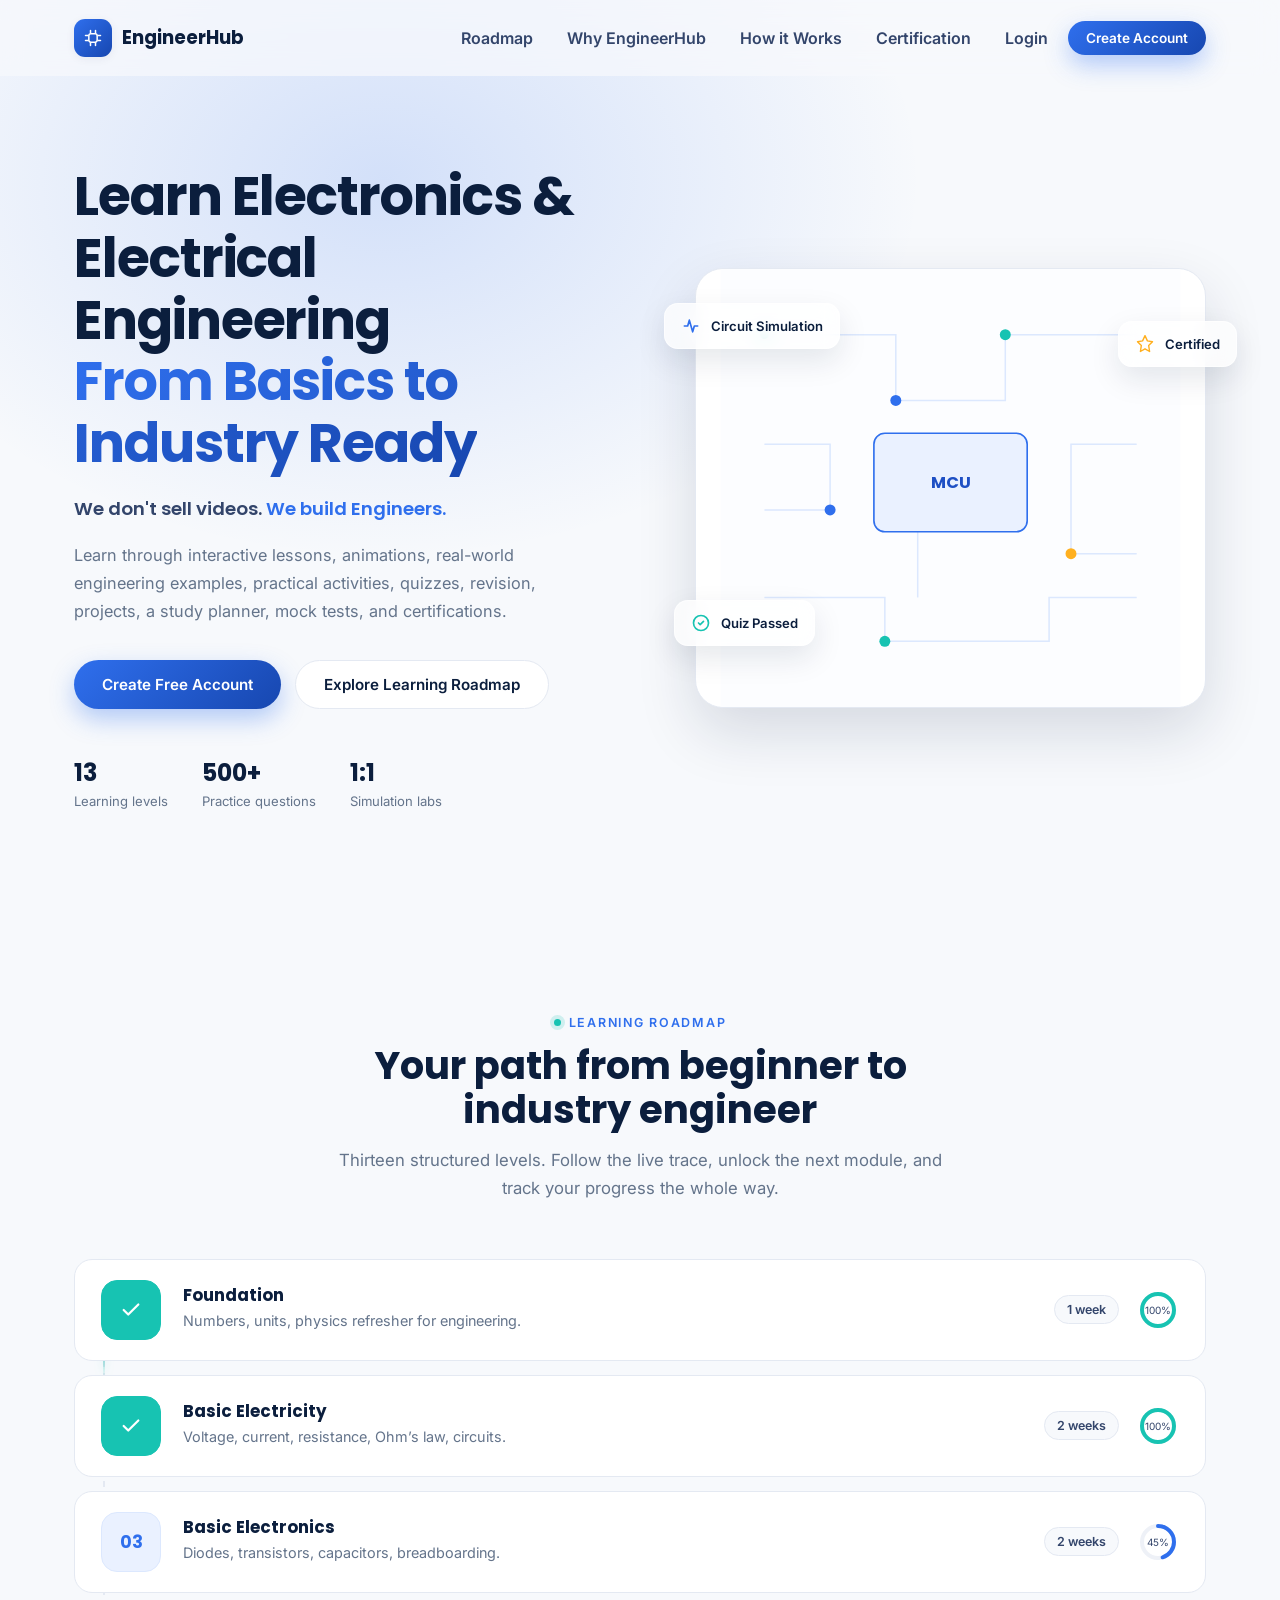
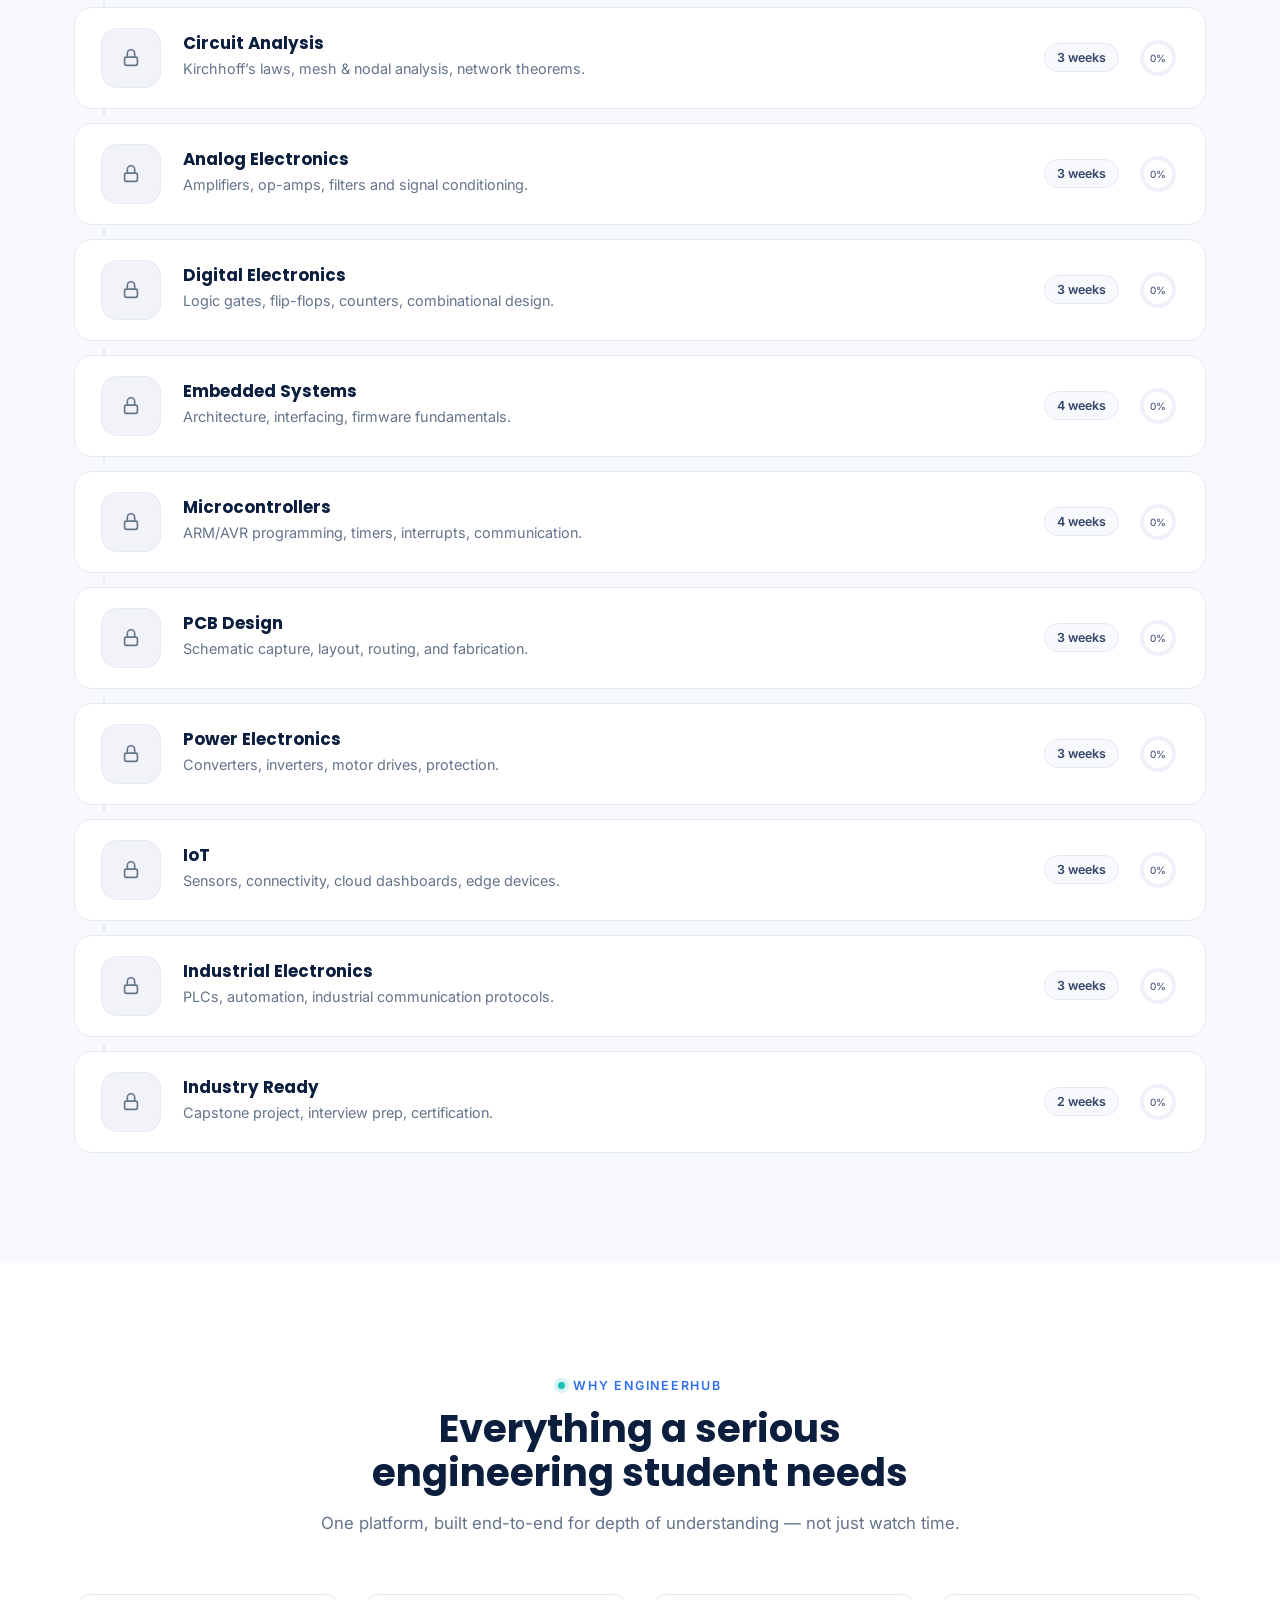
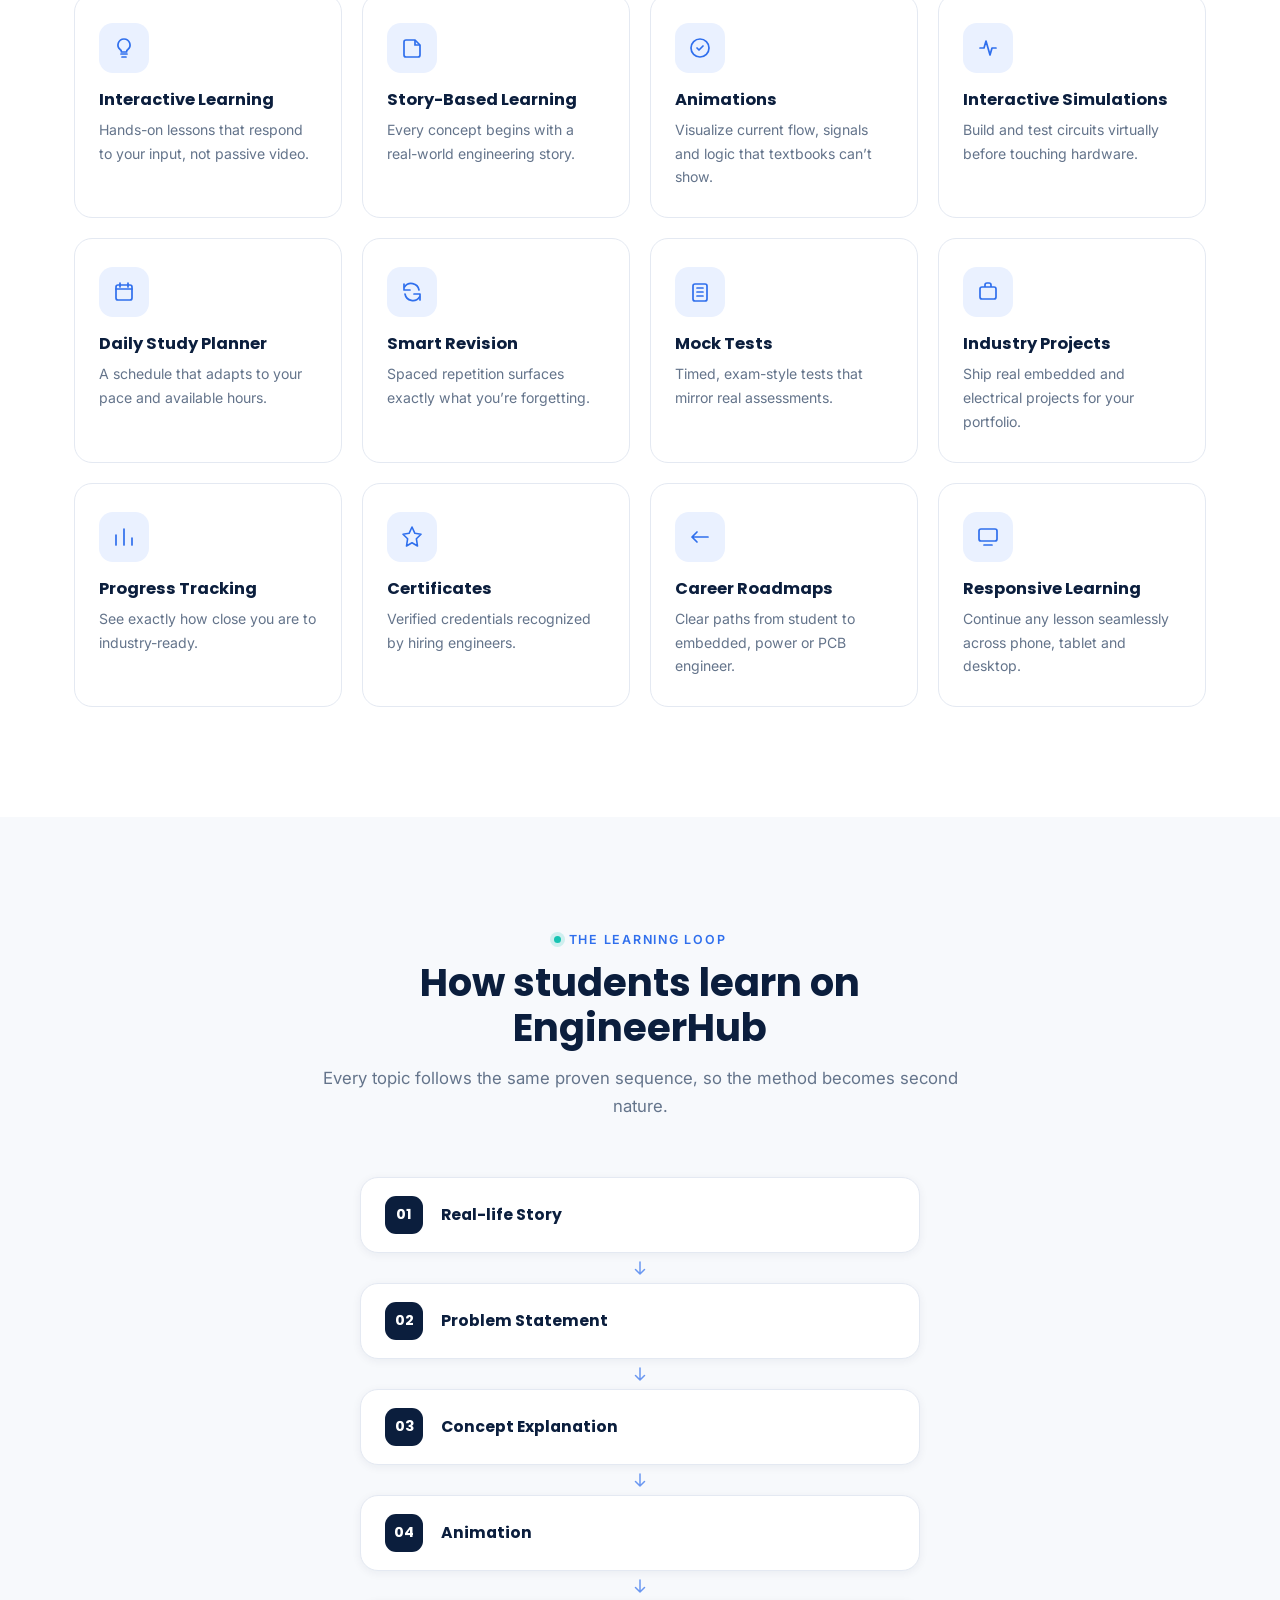
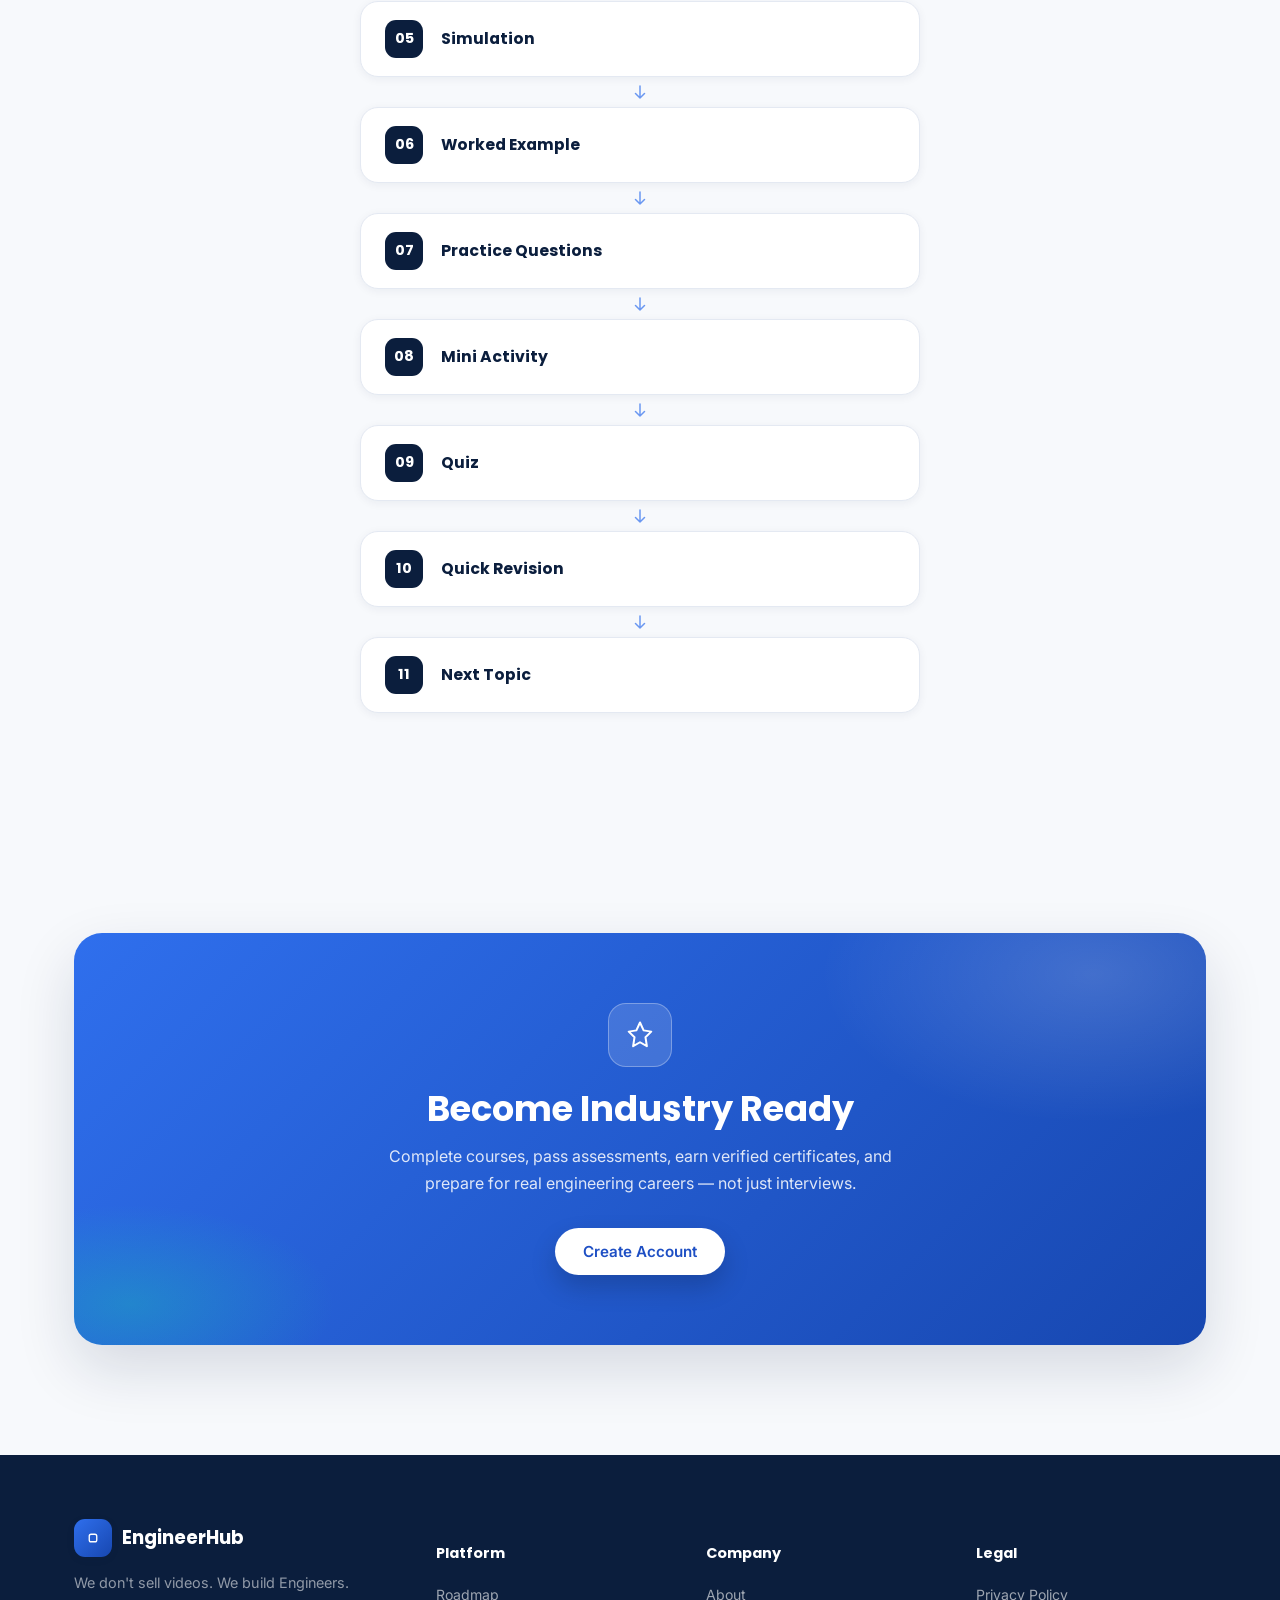
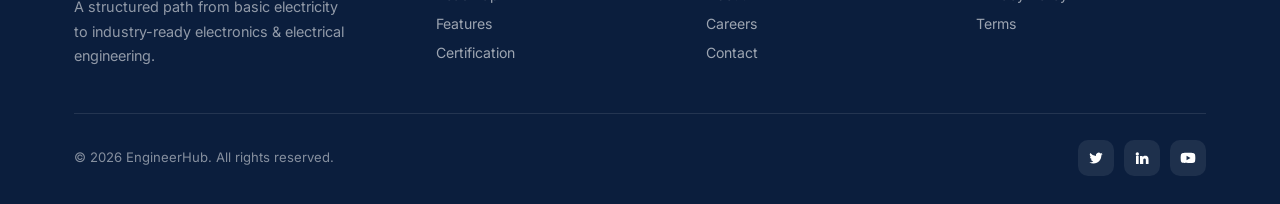
==== index.html @ e61d4117 "Add files via upload" ====
<!DOCTYPE html>
<html lang="en">
<head>
<meta charset="UTF-8">
<meta name="viewport" content="width=device-width, initial-scale=1.0">
<title>EngineerHub — We Build Engineers</title>
<meta name="description" content="Learn Electronics & Electrical Engineering from basics to industry-ready skills through interactive lessons, simulations, projects and mock tests.">

<!-- Fonts -->
<link rel="preconnect" href="https://fonts.googleapis.com">
<link rel="preconnect" href="https://fonts.gstatic.com" crossorigin>
<link href="https://fonts.googleapis.com/css2?family=Poppins:wght@500;600;700;800&family=Inter:wght@400;500;600&display=swap" rel="stylesheet">

<link rel="stylesheet" href="style.css">
</head>
<body>

<!-- =========================== NAVBAR =========================== -->
<header class="navbar" id="navbar">
  <div class="nav-inner">
    <a href="#top" class="brand">
      <span class="brand-mark">
        <svg width="20" height="20" viewBox="0 0 24 24" fill="none"><path d="M9 3v3M15 3v3M9 18v3M15 18v3M3 9h3M3 15h3M18 9h3M18 15h3" stroke="#fff" stroke-width="1.8" stroke-linecap="round"/><rect x="7" y="7" width="10" height="10" rx="2.5" stroke="#fff" stroke-width="1.8"/></svg>
      </span>
      EngineerHub
    </a>

    <button class="nav-toggle" id="navToggle" aria-label="Toggle menu" aria-expanded="false">
      <span></span><span></span><span></span>
    </button>

    <nav class="nav-links" id="navLinks">
      <a href="#roadmap" class="btn-ghost">Roadmap</a>
      <a href="#features" class="btn-ghost">Why EngineerHub</a>
      <a href="#how" class="btn-ghost">How it Works</a>
      <a href="#certification" class="btn-ghost">Certification</a>
      <a href="register.html" class="btn-ghost">Login</a>
      <a href="register.html" class="btn btn-primary btn-sm">Create Account</a>
    </nav>
  </div>
</header>

<main id="top">

  <!-- =========================== HERO =========================== -->
  <section class="hero">
    <div class="container hero-inner">
      <div class="hero-text">
        <h1>Learn Electronics &amp; Electrical Engineering<br><span class="accent">From Basics to Industry Ready</span></h1>
        <p class="hero-tagline">We don't sell videos. <span>We build Engineers.</span></p>
        <p class="hero-desc">Learn through interactive lessons, animations, real-world engineering examples, practical activities, quizzes, revision, projects, a study planner, mock tests, and certifications.</p>
        <div class="hero-actions">
          <a href="register.html" class="btn btn-primary">Create Free Account</a>
          <a href="#roadmap" class="btn btn-secondary">Explore Learning Roadmap</a>
        </div>
        <div class="hero-stats">
          <div class="hero-stat"><b>13</b><span>Learning levels</span></div>
          <div class="hero-stat"><b>500+</b><span>Practice questions</span></div>
          <div class="hero-stat"><b>1:1</b><span>Simulation labs</span></div>
        </div>
      </div>

      <div class="hero-art">
        <div class="pcb-card">
          <svg viewBox="0 0 420 400" fill="none" xmlns="http://www.w3.org/2000/svg">
            <rect width="420" height="400" fill="#FCFDFF"/>
            <g stroke="#DCE8FE" stroke-width="1.4">
              <path d="M40 60H160V120H260V60H380"/>
              <path d="M40 160H100V220H40"/>
              <path d="M380 160H320V260H380"/>
              <path d="M40 300H150V340H300V300H380"/>
              <path d="M180 160V300"/>
            </g>
            <g>
              <circle cx="160" cy="120" r="5" fill="#2F6FED"/>
              <circle cx="260" cy="60" r="5" fill="#17C3B2"/>
              <circle cx="100" cy="220" r="5" fill="#2F6FED"/>
              <circle cx="320" cy="260" r="5" fill="#FFB020"/>
              <circle cx="150" cy="340" r="5" fill="#17C3B2"/>
            </g>
            <rect x="140" y="150" width="140" height="90" rx="10" fill="#EAF1FF" stroke="#2F6FED" stroke-width="1.5"/>
            <text x="210" y="200" text-anchor="middle" font-family="Poppins, sans-serif" font-weight="700" font-size="15" fill="#1E4FC4">MCU</text>
            <circle class="pulse-dot" cx="40" cy="60" r="4" fill="#17C3B2"/>
          </svg>
        </div>
        <div class="float-chip chip-1">
          <svg viewBox="0 0 24 24" fill="none"><path d="M4 12h4l2-7 4 14 2-7h4" stroke="#2F6FED" stroke-width="2" stroke-linecap="round" stroke-linejoin="round"/></svg>
          Circuit Simulation
        </div>
        <div class="float-chip chip-2">
          <svg viewBox="0 0 24 24" fill="none"><path d="M9 12l2 2 4-4" stroke="#17C3B2" stroke-width="2" stroke-linecap="round" stroke-linejoin="round"/><circle cx="12" cy="12" r="9" stroke="#17C3B2" stroke-width="2"/></svg>
          Quiz Passed
        </div>
        <div class="float-chip chip-3">
          <svg viewBox="0 0 24 24" fill="none"><path d="M12 2l2.9 6.3L21 9.3l-4.6 4.5L17.5 21 12 17.8 6.5 21l1.1-7.2L3 9.3l6.1-1z" stroke="#FFB020" stroke-width="1.7" stroke-linejoin="round"/></svg>
          Certified
        </div>
      </div>
    </div>
  </section>

  <!-- =========================== ROADMAP =========================== -->
  <section class="section" id="roadmap">
    <div class="container">
      <div class="section-head reveal">
        <span class="eyebrow">Learning Roadmap</span>
        <h2>Your path from beginner to industry engineer</h2>
        <p>Thirteen structured levels. Follow the live trace, unlock the next module, and track your progress the whole way.</p>
      </div>

      <div class="roadmap-track reveal">
        <div class="roadmap-line"></div>
        <div class="roadmap-line-glow"></div>
        <ul class="roadmap-list" id="roadmapList"></ul>
      </div>
    </div>
  </section>

  <!-- =========================== FEATURES =========================== -->
  <section class="section" id="features" style="background:var(--surface)">
    <div class="container">
      <div class="section-head reveal">
        <span class="eyebrow">Why EngineerHub</span>
        <h2>Everything a serious engineering student needs</h2>
        <p>One platform, built end-to-end for depth of understanding — not just watch time.</p>
      </div>
      <div class="feature-grid" id="featureGrid"></div>
    </div>
  </section>

  <!-- =========================== HOW STUDENTS LEARN =========================== -->
  <section class="section" id="how">
    <div class="container">
      <div class="section-head reveal">
        <span class="eyebrow">The Learning Loop</span>
        <h2>How students learn on EngineerHub</h2>
        <p>Every topic follows the same proven sequence, so the method becomes second nature.</p>
      </div>
      <div class="flow" id="flowList"></div>
    </div>
  </section>

  <!-- =========================== CERTIFICATION =========================== -->
  <section class="section" id="certification">
    <div class="container">
      <div class="cert-card reveal">
        <div class="cert-inner">
          <div class="cert-badge">
            <svg viewBox="0 0 24 24" fill="none"><path d="M12 2l2.9 6.3L21 9.3l-4.6 4.5L17.5 21 12 17.8 6.5 21l1.1-7.2L3 9.3l6.1-1z" stroke="currentColor" stroke-width="1.6" stroke-linejoin="round"/></svg>
          </div>
          <h2>Become Industry Ready</h2>
          <p>Complete courses, pass assessments, earn verified certificates, and prepare for real engineering careers — not just interviews.</p>
          <a href="register.html" class="btn btn-primary">Create Account</a>
        </div>
      </div>
    </div>
  </section>

</main>

<!-- =========================== FOOTER =========================== -->
<footer>
  <div class="container">
    <div class="footer-top">
      <div class="footer-brand">
        <div class="brand">
          <span class="brand-mark">
            <svg width="18" height="18" viewBox="0 0 24 24" fill="none"><rect x="7" y="7" width="10" height="10" rx="2.5" stroke="#fff" stroke-width="1.8"/></svg>
          </span>
          EngineerHub
        </div>
        <p>We don't sell videos. We build Engineers. A structured path from basic electricity to industry-ready electronics &amp; electrical engineering.</p>
      </div>
      <div class="footer-col">
        <h5>Platform</h5>
        <a href="#roadmap">Roadmap</a>
        <a href="#features">Features</a>
        <a href="#certification">Certification</a>
      </div>
      <div class="footer-col">
        <h5>Company</h5>
        <a href="#">About</a>
        <a href="#">Careers</a>
        <a href="#">Contact</a>
      </div>
      <div class="footer-col">
        <h5>Legal</h5>
        <a href="#">Privacy Policy</a>
        <a href="#">Terms</a>
      </div>
    </div>
    <div class="footer-bottom">
      <p>© 2026 EngineerHub. All rights reserved.</p>
      <div class="social-icons">
        <a href="#" aria-label="Twitter"><svg viewBox="0 0 24 24" fill="currentColor"><path d="M22 5.9c-.7.3-1.5.6-2.3.7.8-.5 1.5-1.3 1.8-2.3-.8.5-1.7.8-2.6 1a4.1 4.1 0 0 0-7 3.7A11.6 11.6 0 0 1 3.4 4.6a4.1 4.1 0 0 0 1.3 5.5c-.7 0-1.3-.2-1.9-.5v.1a4.1 4.1 0 0 0 3.3 4 4.2 4.2 0 0 1-1.9.1 4.1 4.1 0 0 0 3.8 2.9A8.3 8.3 0 0 1 2 18.4a11.6 11.6 0 0 0 6.3 1.9c7.5 0 11.7-6.3 11.7-11.7v-.5c.8-.6 1.5-1.3 2-2.2z"/></svg></a>
        <a href="#" aria-label="LinkedIn"><svg viewBox="0 0 24 24" fill="currentColor"><path d="M4.98 3.5a2.5 2.5 0 1 1 0 5 2.5 2.5 0 0 1 0-5zM3 9h4v12H3zM9 9h3.8v1.7h.1c.5-1 1.9-2 3.9-2 4.2 0 5 2.7 5 6.3V21h-4v-5.4c0-1.3 0-3-1.8-3s-2.1 1.4-2.1 2.9V21H9z"/></svg></a>
        <a href="#" aria-label="YouTube"><svg viewBox="0 0 24 24" fill="currentColor"><path d="M23 12s0-3.6-.5-5.2c-.2-1-1-1.7-2-2C18.9 4.3 12 4.3 12 4.3s-6.9 0-8.5.5c-1 .3-1.8 1-2 2C1 8.4 1 12 1 12s0 3.6.5 5.2c.2 1 1 1.7 2 2 1.6.5 8.5.5 8.5.5s6.9 0 8.5-.5c1-.3 1.8-1 2-2 .5-1.6.5-5.2.5-5.2zM9.8 15.5V8.5l6 3.5z"/></svg></a>
      </div>
    </div>
  </div>
</footer>

<script src="script.js"></script>
</body>
</html>
---- style.css ----
/* =========================================================
   ENGINEERHUB — style.css
   Design tokens: circuit-board palette, Poppins/Inter type,
   signature "live trace" motif running through the roadmap.
   ========================================================= */

:root{
  /* Colors */
  --bg:            #F7F9FC;
  --surface:       #FFFFFF;
  --ink:           #0B1E3D;
  --ink-soft:      #33456B;
  --slate:         #64748B;
  --border:        #E4E9F2;

  --primary:       #2F6FED;
  --primary-dark:  #1E4FC4;
  --primary-light: #EAF1FF;
  --teal:          #17C3B2;
  --amber:         #FFB020;

  --grad-primary:  linear-gradient(135deg, #2F6FED 0%, #1747B0 100%);
  --grad-glow:     radial-gradient(60% 60% at 30% 20%, rgba(47,111,237,.18), transparent 70%);

  /* Type */
  --font-display: 'Poppins', 'Inter', sans-serif;
  --font-body:    'Inter', 'Poppins', sans-serif;

  /* Shape / shadow */
  --radius-sm: 10px;
  --radius-md: 18px;
  --radius-lg: 28px;
  --shadow-sm: 0 2px 10px rgba(11,30,61,.06);
  --shadow-md: 0 12px 30px rgba(11,30,61,.10);
  --shadow-lg: 0 24px 60px rgba(11,30,61,.14);

  --nav-h: 76px;
}

*,*::before,*::after{ box-sizing:border-box; }
html{ scroll-behavior:smooth; }
body{
  margin:0;
  font-family:var(--font-body);
  color:var(--ink);
  background:var(--bg);
  -webkit-font-smoothing:antialiased;
}
h1,h2,h3,h4{
  font-family:var(--font-display);
  margin:0;
  color:var(--ink);
  line-height:1.15;
}
p{ margin:0; color:var(--slate); line-height:1.7; }
a{ text-decoration:none; color:inherit; }
ul{ list-style:none; margin:0; padding:0; }
img,svg{ display:block; max-width:100%; }
button{ font-family:inherit; cursor:pointer; border:none; }

.container{
  width:100%;
  max-width:1180px;
  margin:0 auto;
  padding:0 24px;
}
.section{ padding:110px 0; }
.section-head{ max-width:640px; margin:0 auto 56px; text-align:center; }
.eyebrow{
  display:inline-flex; align-items:center; gap:8px;
  font-size:.78rem; font-weight:600; letter-spacing:.14em; text-transform:uppercase;
  color:var(--primary); margin-bottom:14px;
}
.eyebrow::before{
  content:""; width:7px; height:7px; border-radius:50%;
  background:var(--teal); box-shadow:0 0 0 4px rgba(23,195,178,.18);
}
.section-head h2{ font-size:clamp(1.8rem,3vw,2.5rem); margin-bottom:14px; }
.section-head p{ font-size:1.05rem; }

/* Buttons */
.btn{
  display:inline-flex; align-items:center; justify-content:center; gap:8px;
  padding:14px 28px; border-radius:999px; font-weight:600; font-size:.95rem;
  transition:transform .25s ease, box-shadow .25s ease, background .25s ease;
  white-space:nowrap;
}
.btn-primary{
  background:var(--grad-primary); color:#fff; box-shadow:0 10px 24px rgba(47,111,237,.35);
}
.btn-primary:hover{ transform:translateY(-2px); box-shadow:0 16px 32px rgba(47,111,237,.42); }
.btn-secondary{
  background:var(--surface); color:var(--ink); border:1.5px solid var(--border);
}
.btn-secondary:hover{ border-color:var(--primary); color:var(--primary); transform:translateY(-2px); }
.btn-ghost{ color:var(--ink-soft); font-weight:600; padding:10px 14px; }
.btn-ghost:hover{ color:var(--primary); }
.btn-sm{ padding:9px 18px; font-size:.85rem; }

/* =========================== NAV =========================== */
.navbar{
  position:fixed; top:0; left:0; right:0; z-index:1000;
  height:var(--nav-h);
  display:flex; align-items:center;
  background:rgba(247,249,252,.72);
  backdrop-filter:blur(14px); -webkit-backdrop-filter:blur(14px);
  border-bottom:1px solid transparent;
  transition:border-color .3s ease, box-shadow .3s ease, background .3s ease;
}
.navbar.scrolled{
  border-bottom-color:var(--border);
  box-shadow:0 6px 24px rgba(11,30,61,.05);
  background:rgba(255,255,255,.85);
}
.nav-inner{
  width:100%; max-width:1180px; margin:0 auto; padding:0 24px;
  display:flex; align-items:center; justify-content:space-between;
}
.brand{ display:flex; align-items:center; gap:10px; font-family:var(--font-display); font-weight:700; font-size:1.15rem; }
.brand-mark{
  width:38px; height:38px; border-radius:11px; background:var(--grad-primary);
  display:flex; align-items:center; justify-content:center; box-shadow:var(--shadow-sm);
}
.nav-links{ display:flex; align-items:center; gap:6px; }
.nav-cta{ display:flex; align-items:center; gap:10px; }
.nav-toggle{ display:none; }

/* =========================== HERO =========================== */
.hero{
  position:relative;
  padding:calc(var(--nav-h) + 90px) 0 90px;
  overflow:hidden;
  background:
    var(--grad-glow),
    var(--bg);
}
.hero-inner{
  display:grid; grid-template-columns:1.05fr .95fr; gap:56px; align-items:center;
}
.hero-text h1{ font-size:clamp(2.2rem,4.2vw,3.4rem); letter-spacing:-.02em; }
.hero-text h1 .accent{
  background:var(--grad-primary); -webkit-background-clip:text; background-clip:text; color:transparent;
}
.hero-tagline{
  margin-top:18px; font-family:var(--font-display); font-weight:600; font-size:1.15rem;
  color:var(--ink-soft);
}
.hero-tagline span{ color:var(--primary); }
.hero-desc{ margin-top:18px; font-size:1.02rem; max-width:520px; }
.hero-actions{ display:flex; gap:14px; margin-top:34px; flex-wrap:wrap; }
.hero-stats{ display:flex; gap:34px; margin-top:46px; }
.hero-stat b{ display:block; font-family:var(--font-display); font-size:1.5rem; color:var(--ink); }
.hero-stat span{ font-size:.82rem; color:var(--slate); }

/* Hero illustration: layered PCB-style card */
.hero-art{ position:relative; height:440px; }
.pcb-card{
  position:absolute; inset:0;
  background:var(--surface);
  border-radius:var(--radius-lg);
  box-shadow:var(--shadow-lg);
  border:1px solid var(--border);
  overflow:hidden;
}
.pcb-card svg{ width:100%; height:100%; }
.float-chip{
  position:absolute; padding:12px 16px; border-radius:14px;
  background:rgba(255,255,255,.75); backdrop-filter:blur(10px);
  box-shadow:var(--shadow-md); border:1px solid rgba(255,255,255,.6);
  display:flex; align-items:center; gap:10px; font-size:.82rem; font-weight:600;
  animation:floaty 5s ease-in-out infinite;
}
.float-chip svg{ width:20px; height:20px; }
.chip-1{ top:8%; left:-6%; animation-delay:0s; }
.chip-2{ bottom:14%; left:-4%; animation-delay:1.2s; }
.chip-3{ top:12%; right:-6%; animation-delay:.6s; }
@keyframes floaty{ 0%,100%{ transform:translateY(0);} 50%{ transform:translateY(-10px);} }

/* =========================== ROADMAP =========================== */
.roadmap-track{ position:relative; }
.roadmap-line{
  position:absolute; left:29px; top:6px; bottom:6px; width:2px;
  background:repeating-linear-gradient(180deg, var(--border) 0 6px, transparent 6px 12px);
}
.roadmap-line-glow{
  position:absolute; left:29px; top:0; width:2px; height:120px;
  background:linear-gradient(180deg, transparent, var(--teal), transparent);
  animation:tracepulse 3.4s linear infinite;
  filter:drop-shadow(0 0 4px rgba(23,195,178,.7));
}
@keyframes tracepulse{
  0%{ top:-120px; }
  100%{ top:100%; }
}
.roadmap-list{ display:flex; flex-direction:column; gap:14px; position:relative; }
.roadmap-item{
  display:flex; align-items:center; gap:22px;
  background:var(--surface); border:1px solid var(--border);
  border-radius:var(--radius-md); padding:20px 26px;
  transition:transform .25s ease, box-shadow .25s ease, border-color .25s ease;
  cursor:pointer;
}
.roadmap-item:hover{ transform:translateX(6px); box-shadow:var(--shadow-md); border-color:#D7E3FB; }
.node{
  flex:none; width:60px; height:60px; border-radius:16px;
  background:var(--primary-light); color:var(--primary);
  display:flex; align-items:center; justify-content:center;
  font-family:var(--font-display); font-weight:700; font-size:1.05rem;
  border:1px solid #DCE8FE; position:relative; z-index:2;
}
.roadmap-item.is-done .node{ background:var(--teal); color:#fff; border-color:var(--teal); }
.roadmap-item.is-locked .node{ background:#F1F3F8; color:var(--slate); border-color:var(--border); }
.node svg{ width:22px; height:22px; }
.roadmap-body{ flex:1; min-width:0; }
.roadmap-body h4{ font-size:1.05rem; }
.roadmap-body p{ font-size:.9rem; margin-top:4px; }
.roadmap-meta{ flex:none; display:flex; align-items:center; gap:18px; }
.duration-pill{
  font-size:.78rem; font-weight:600; color:var(--ink-soft);
  background:var(--bg); border:1px solid var(--border); padding:6px 12px; border-radius:999px;
}
.progress-ring{ flex:none; }
.roadmap-item.is-locked{ opacity:.65; cursor:not-allowed; }
.roadmap-item.is-locked:hover{ transform:none; box-shadow:none; }

/* =========================== FEATURE CARDS =========================== */
.feature-grid{
  display:grid; grid-template-columns:repeat(4,1fr); gap:20px;
}
.feature-card{
  background:var(--surface); border:1px solid var(--border); border-radius:var(--radius-md);
  padding:28px 24px; transition:transform .25s ease, box-shadow .25s ease, border-color .25s ease;
}
.feature-card:hover{ transform:translateY(-6px); box-shadow:var(--shadow-md); border-color:#D7E3FB; }
.feature-icon{
  width:50px; height:50px; border-radius:14px; background:var(--primary-light);
  display:flex; align-items:center; justify-content:center; margin-bottom:18px;
  color:var(--primary); transition:background .25s ease, color .25s ease, transform .25s ease;
}
.feature-card:hover .feature-icon{ background:var(--grad-primary); color:#fff; transform:rotate(-6deg) scale(1.05); }
.feature-icon svg{ width:24px; height:24px; }
.feature-card h4{ font-size:1.02rem; margin-bottom:8px; }
.feature-card p{ font-size:.88rem; }

/* =========================== HOW STUDENTS LEARN =========================== */
.flow{ display:flex; flex-direction:column; align-items:center; gap:0; }
.flow-step{
  width:100%; max-width:560px;
  background:var(--surface); border:1px solid var(--border); border-radius:var(--radius-md);
  padding:18px 24px; display:flex; align-items:center; gap:18px;
  box-shadow:var(--shadow-sm);
}
.flow-num{
  flex:none; width:38px; height:38px; border-radius:11px;
  background:var(--ink); color:#fff; font-family:var(--font-display); font-weight:700;
  display:flex; align-items:center; justify-content:center; font-size:.9rem;
}
.flow-step h4{ font-size:.98rem; }
.flow-arrow{ padding:6px 0; color:var(--primary); opacity:.7; }
.flow-arrow svg{ width:18px; height:18px; }

/* =========================== CERTIFICATION =========================== */
.cert-card{
  position:relative; overflow:hidden;
  background:var(--grad-primary); border-radius:var(--radius-lg);
  padding:70px 60px; text-align:center; color:#fff;
  box-shadow:var(--shadow-lg);
}
.cert-card::before{
  content:""; position:absolute; inset:0;
  background:
    radial-gradient(40% 60% at 90% 10%, rgba(255,255,255,.16), transparent 60%),
    radial-gradient(30% 40% at 5% 90%, rgba(23,195,178,.35), transparent 60%);
}
.cert-inner{ position:relative; z-index:1; max-width:560px; margin:0 auto; }
.cert-badge{
  width:64px; height:64px; margin:0 auto 22px; border-radius:18px;
  background:rgba(255,255,255,.14); border:1px solid rgba(255,255,255,.3);
  display:flex; align-items:center; justify-content:center;
}
.cert-badge svg{ width:30px; height:30px; color:#fff; }
.cert-card h2{ color:#fff; font-size:clamp(1.6rem,3vw,2.2rem); }
.cert-card p{ color:rgba(255,255,255,.85); margin-top:14px; font-size:1rem; }
.cert-card .btn-primary{ margin-top:30px; background:#fff; color:var(--primary-dark); box-shadow:0 12px 26px rgba(0,0,0,.18); }
.cert-card .btn-primary:hover{ background:#fff; }

/* =========================== FOOTER =========================== */
footer{ background:var(--ink); color:rgba(255,255,255,.7); padding:64px 0 28px; }
.footer-top{
  display:grid; grid-template-columns:1.4fr 1fr 1fr 1fr; gap:40px; padding-bottom:44px;
  border-bottom:1px solid rgba(255,255,255,.1);
}
.footer-brand .brand{ color:#fff; }
.footer-brand p{ color:rgba(255,255,255,.55); margin-top:14px; max-width:280px; font-size:.9rem; }
.footer-col h5{ color:#fff; font-family:var(--font-display); font-size:.9rem; margin-bottom:16px; }
.footer-col a{ display:block; color:rgba(255,255,255,.6); font-size:.88rem; padding:6px 0; transition:color .2s ease; }
.footer-col a:hover{ color:var(--teal); }
.footer-bottom{
  display:flex; align-items:center; justify-content:space-between; padding-top:26px; flex-wrap:wrap; gap:14px;
}
.footer-bottom p{ color:rgba(255,255,255,.5); font-size:.82rem; }
.social-icons{ display:flex; gap:10px; }
.social-icons a{
  width:36px; height:36px; border-radius:10px; background:rgba(255,255,255,.08);
  display:flex; align-items:center; justify-content:center; transition:background .2s ease, transform .2s ease;
}
.social-icons a:hover{ background:var(--primary); transform:translateY(-3px); }
.social-icons svg{ width:16px; height:16px; color:#fff; }

/* =========================== REVEAL ANIMATION =========================== */
.reveal{ opacity:0; transform:translateY(24px); transition:opacity .7s ease, transform .7s ease; }
.reveal.is-visible{ opacity:1; transform:translateY(0); }

/* =========================== RESPONSIVE =========================== */
@media (max-width:1080px){
  .feature-grid{ grid-template-columns:repeat(2,1fr); }
  .footer-top{ grid-template-columns:1fr 1fr; }
}
@media (max-width:900px){
  .hero-inner{ grid-template-columns:1fr; }
  .hero-art{ height:320px; order:-1; }
  .hero-stats{ flex-wrap:wrap; row-gap:16px; }
}
@media (max-width:760px){
  .section{ padding:76px 0; }
  .nav-links{
    position:fixed; top:var(--nav-h); left:0; right:0; bottom:0;
    background:#fff; flex-direction:column; align-items:flex-start; gap:4px;
    padding:20px 24px; transform:translateX(100%); transition:transform .3s ease;
  }
  .nav-links.open{ transform:translateX(0); }
  .nav-links a{ width:100%; padding:12px 0; border-bottom:1px solid var(--border); }
  .nav-toggle{
    display:flex; flex-direction:column; gap:5px; width:26px; background:none; padding:6px;
  }
  .nav-toggle span{ height:2px; background:var(--ink); border-radius:2px; }
  .feature-grid{ grid-template-columns:1fr; }
  .footer-top{ grid-template-columns:1fr; gap:30px; }
  .roadmap-item{ flex-wrap:wrap; }
  .roadmap-meta{ width:100%; justify-content:space-between; margin-top:10px; }
  .cert-card{ padding:50px 26px; }
}

@media (prefers-reduced-motion: reduce){
  *{ animation-duration:.001ms !important; animation-iteration-count:1 !important; transition-duration:.001ms !important; scroll-behavior:auto !important; }
}

/* Focus visibility for accessibility */
a:focus-visible, button:focus-visible, input:focus-visible, select:focus-visible{
  outline:2px solid var(--primary); outline-offset:2px;
}
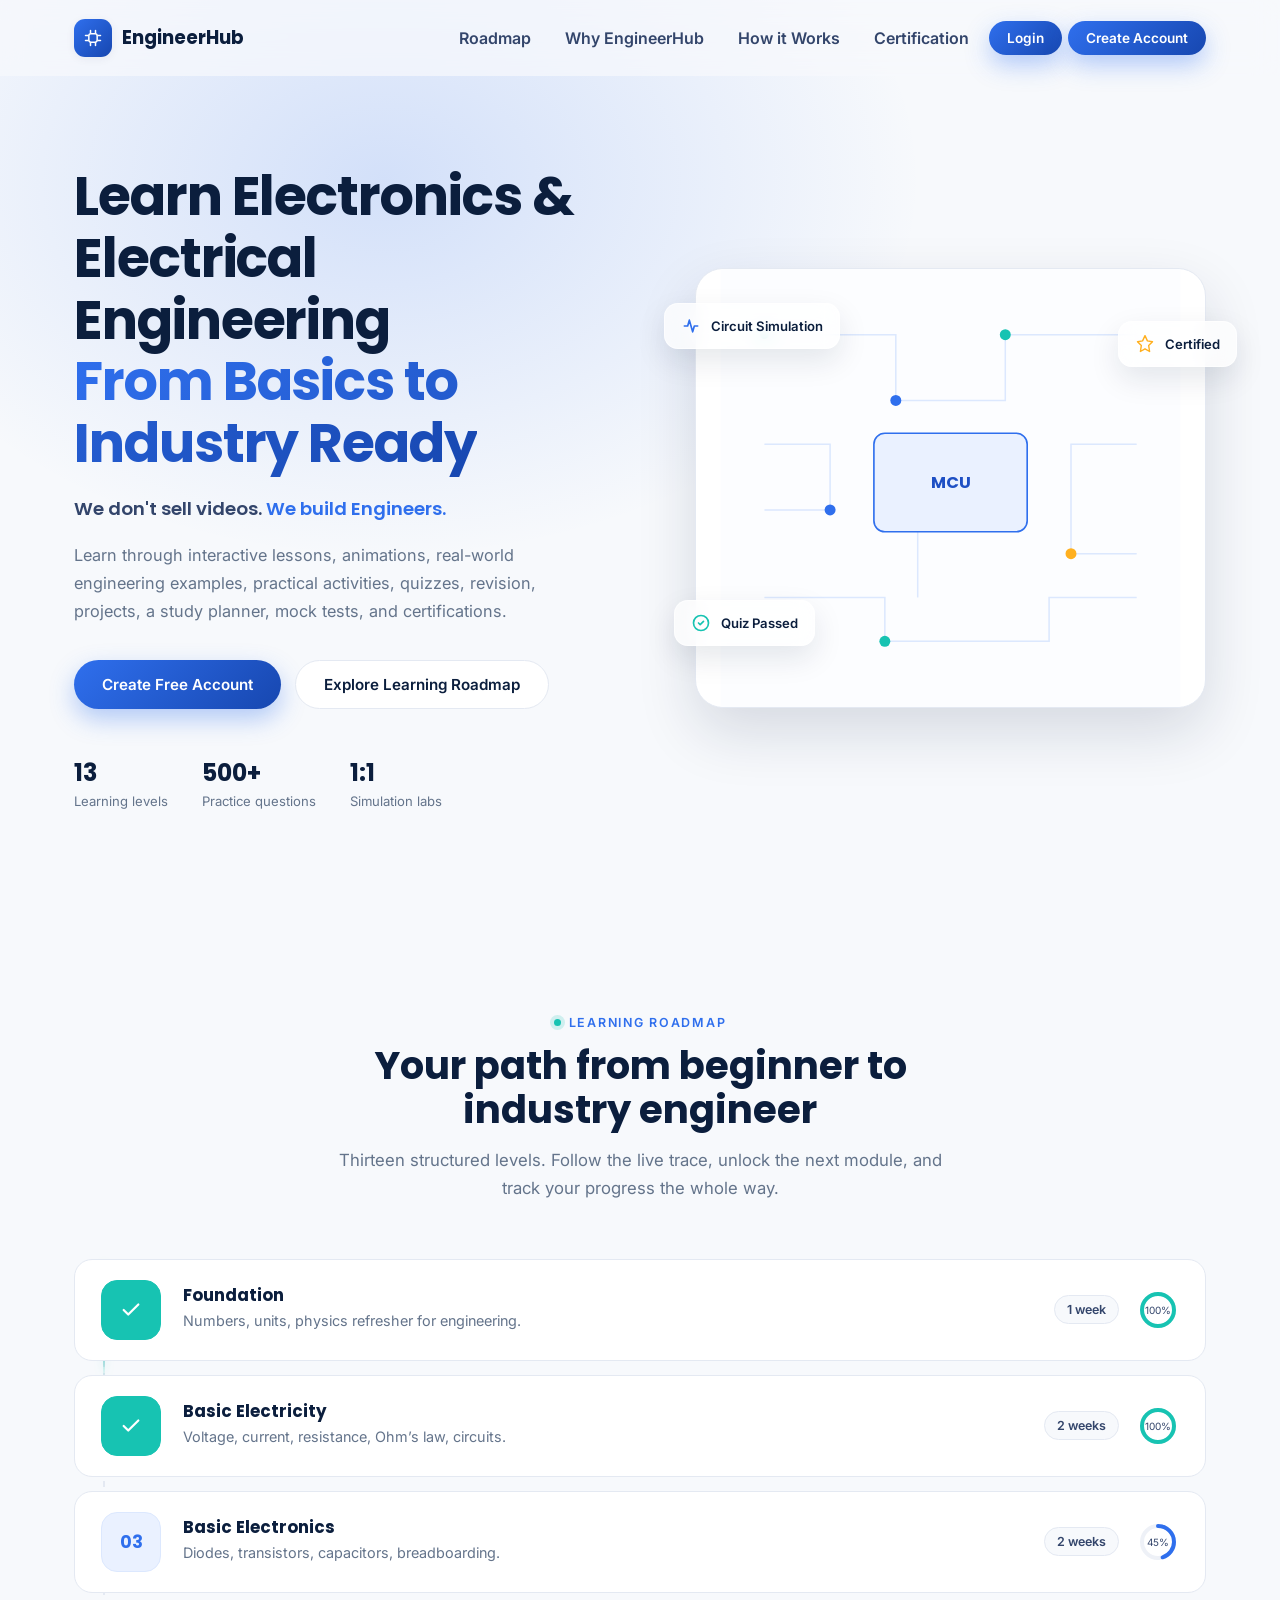
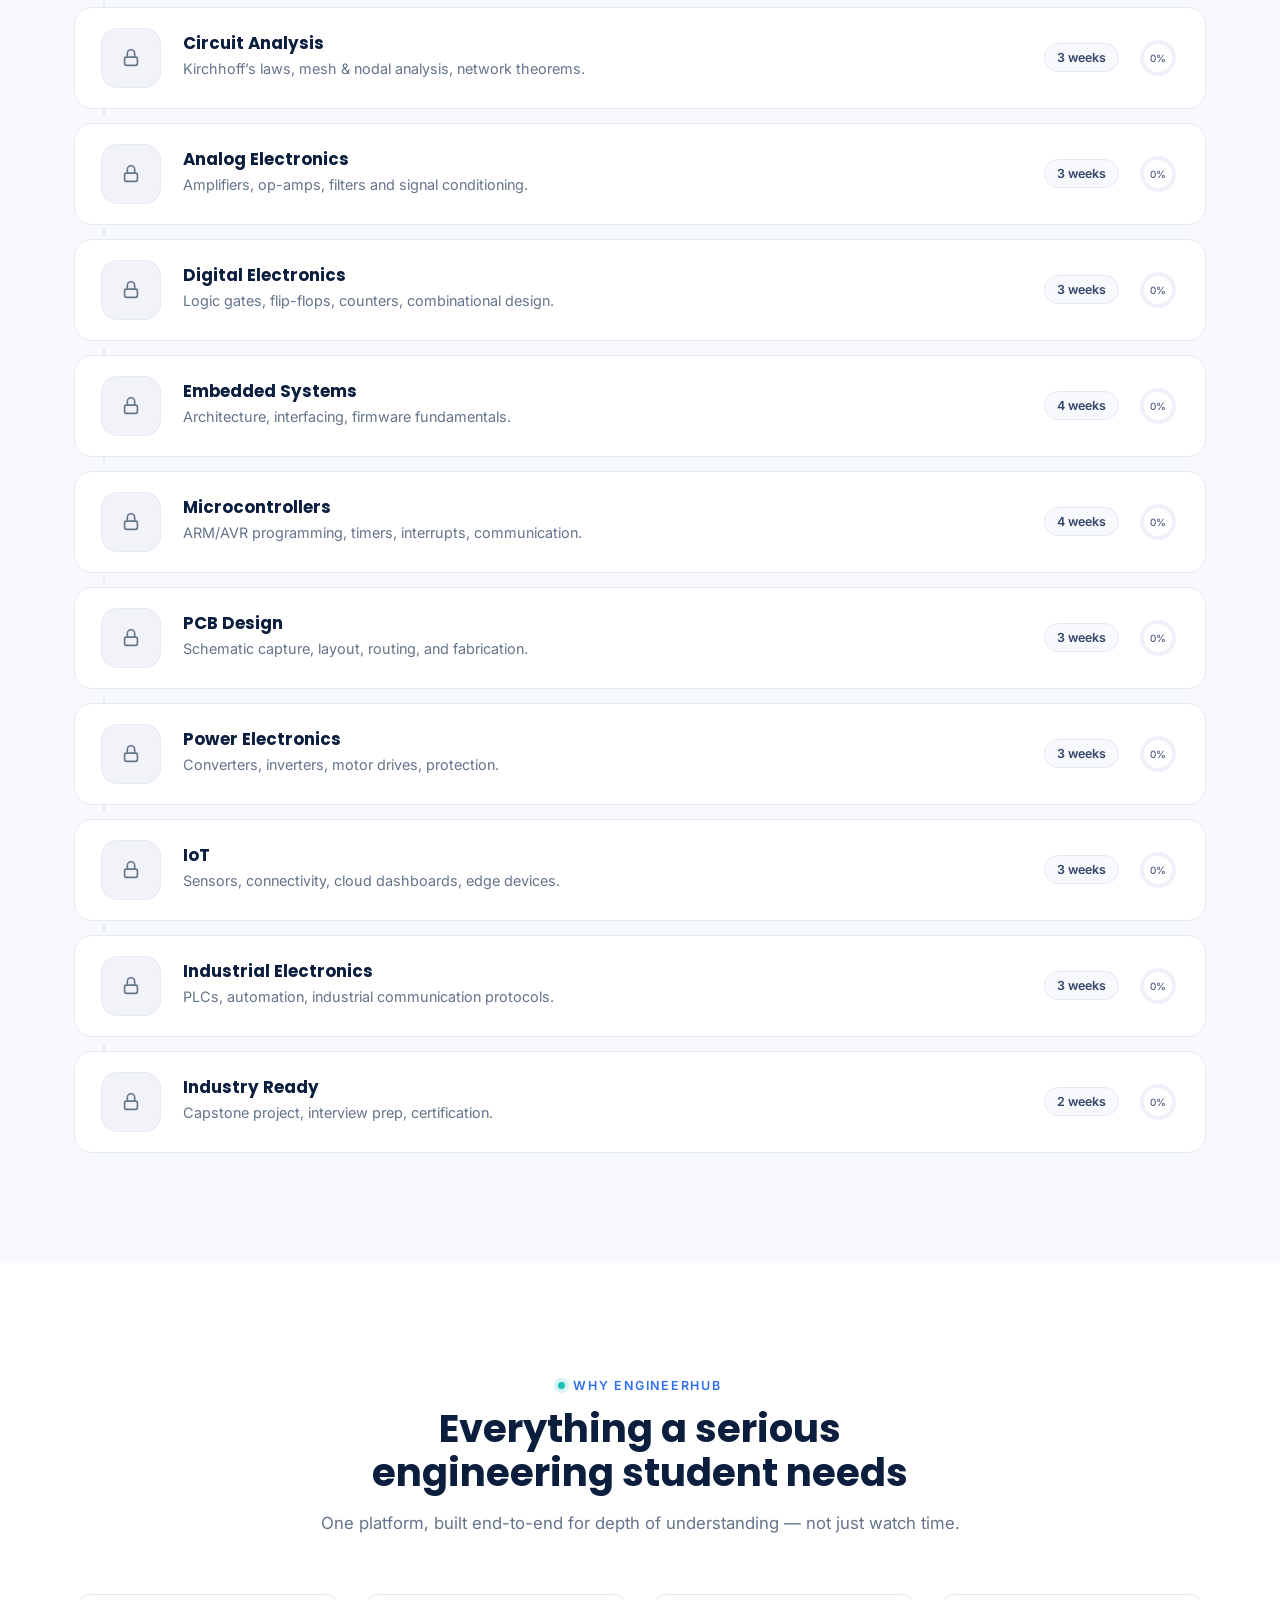
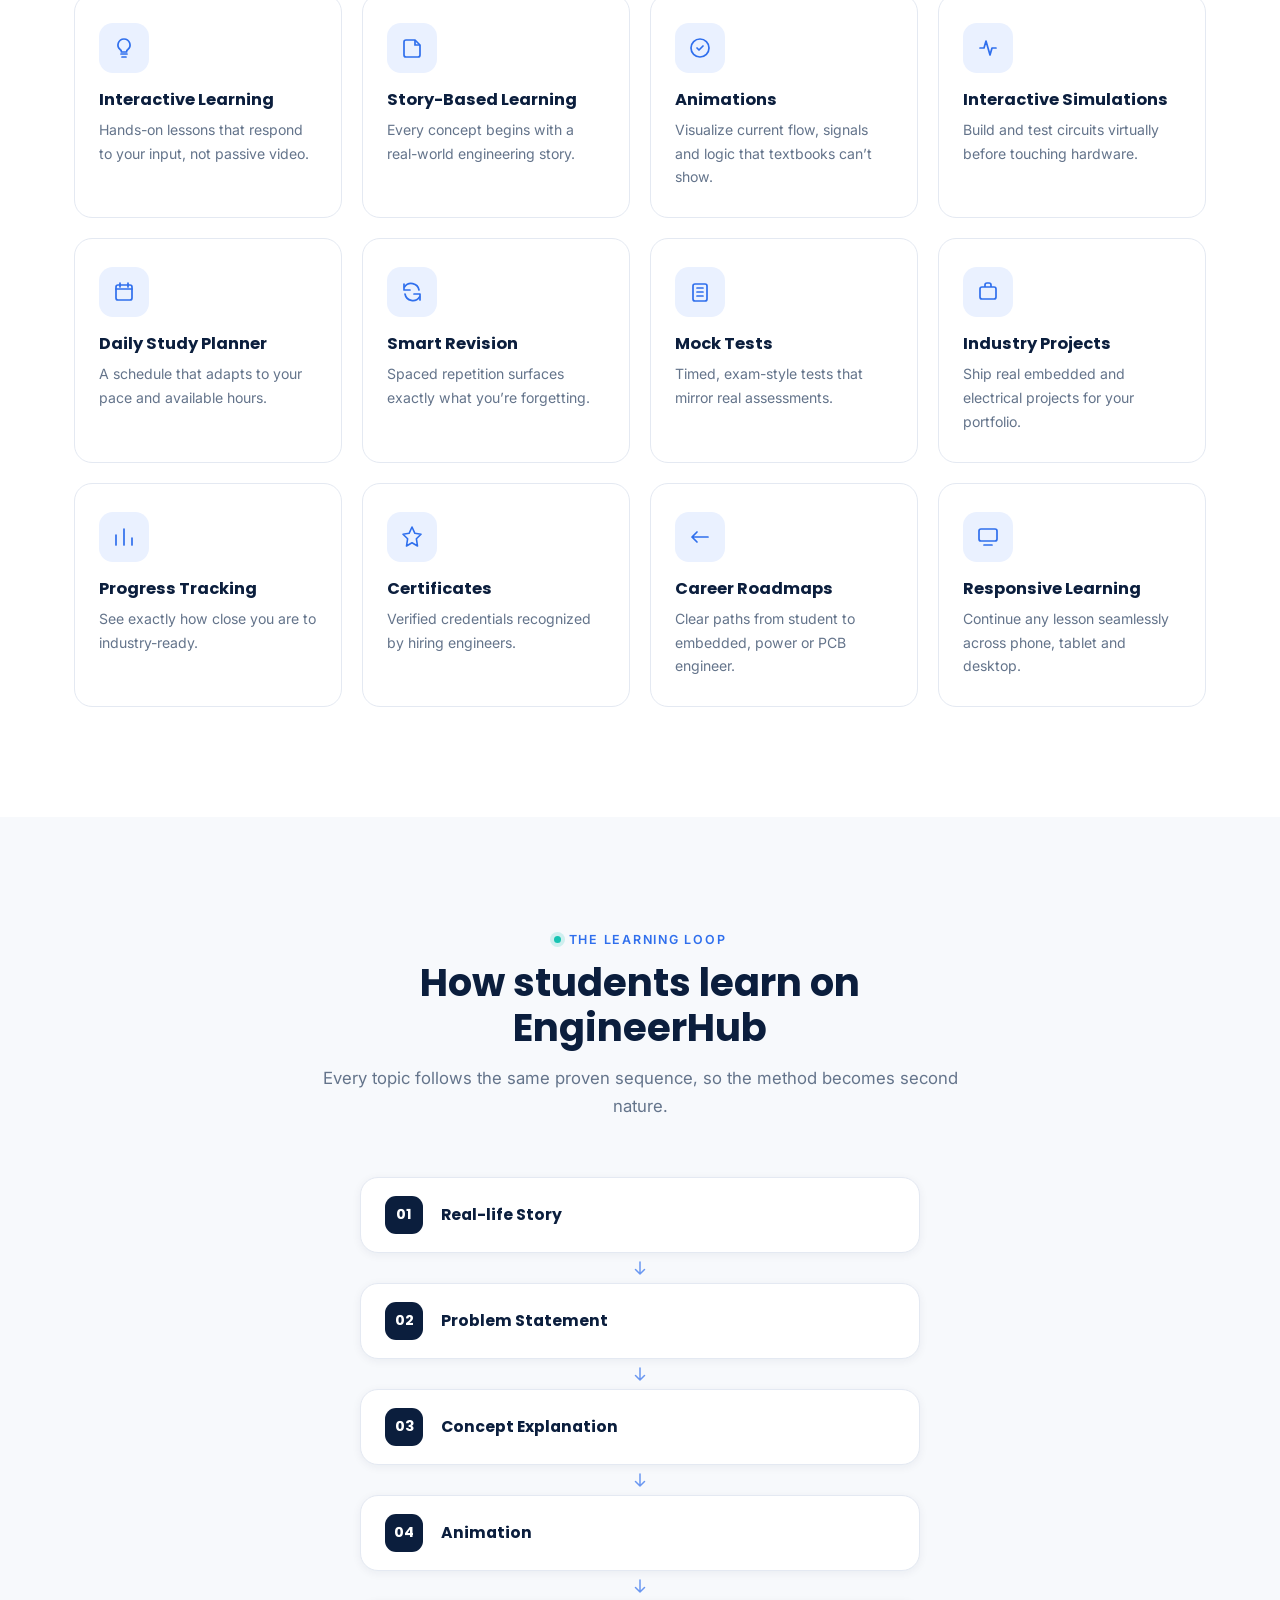
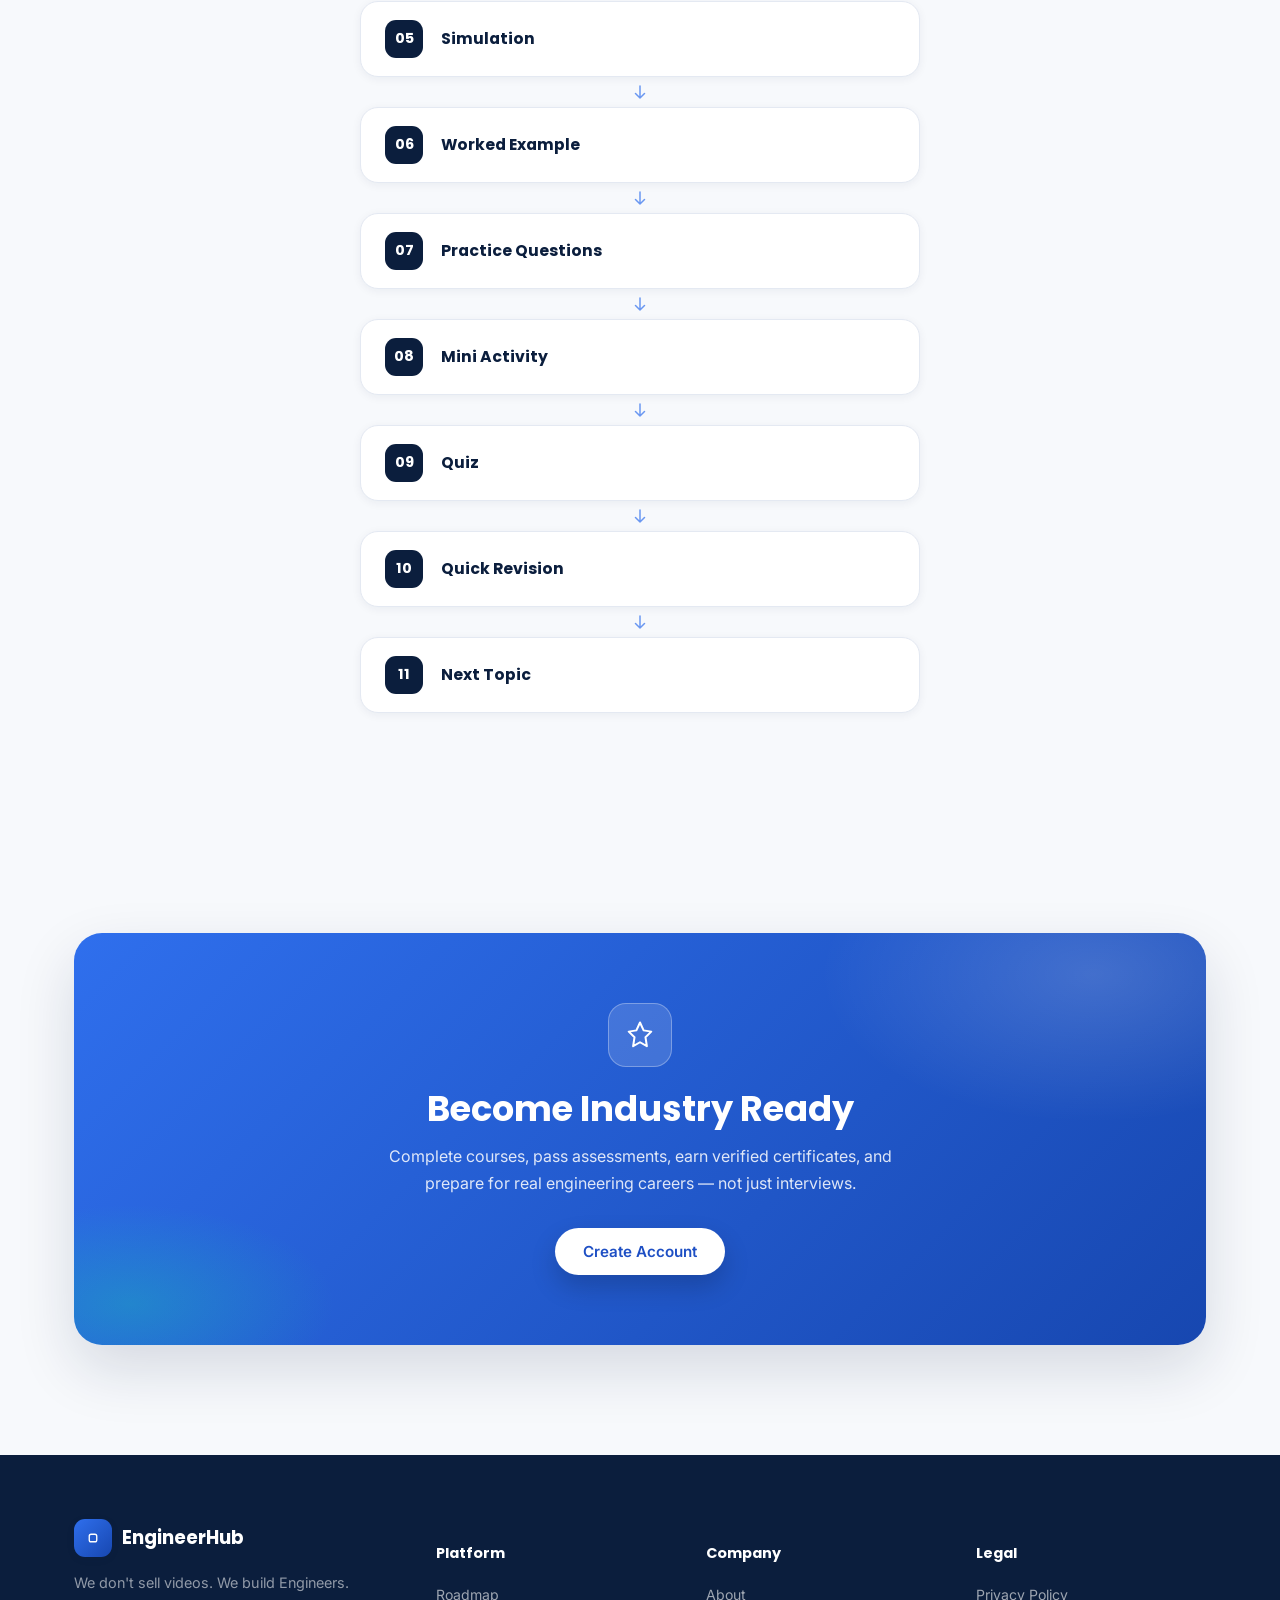
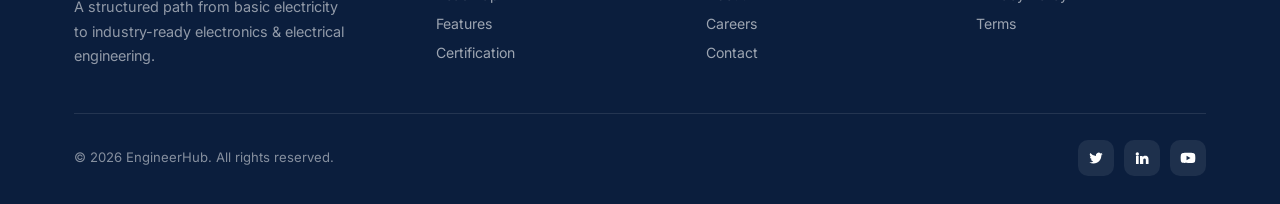
==== commit f1b2919d: "Update index.html" ====
--- a/index.html
+++ b/index.html
@@ -30,12 +30,30 @@
     </button>
 
     <nav class="nav-links" id="navLinks">
-      <a href="#roadmap" class="btn-ghost">Roadmap</a>
-      <a href="#features" class="btn-ghost">Why EngineerHub</a>
-      <a href="#how" class="btn-ghost">How it Works</a>
-      <a href="#certification" class="btn-ghost">Certification</a>
-      <a href="register.html" class="btn-ghost">Login</a>
-      <a href="register.html" class="btn btn-primary btn-sm">Create Account</a>
+
+    <a href="#roadmap" class="btn-ghost">Roadmap</a>
+
+    <a href="#features" class="btn-ghost">
+        Why EngineerHub
+    </a>
+
+    <a href="#how" class="btn-ghost">
+        How it Works
+    </a>
+
+    <a href="#certification" class="btn-ghost">
+        Certification
+    </a>
+
+    <a href="login.html" class="btn btn-primary btn-sm">
+        Login
+    </a>
+
+    <a href="register.html" class="btn btn-primary btn-sm">
+        Create Account
+    </a>
+
+</nav>
     </nav>
   </div>
 </header>
